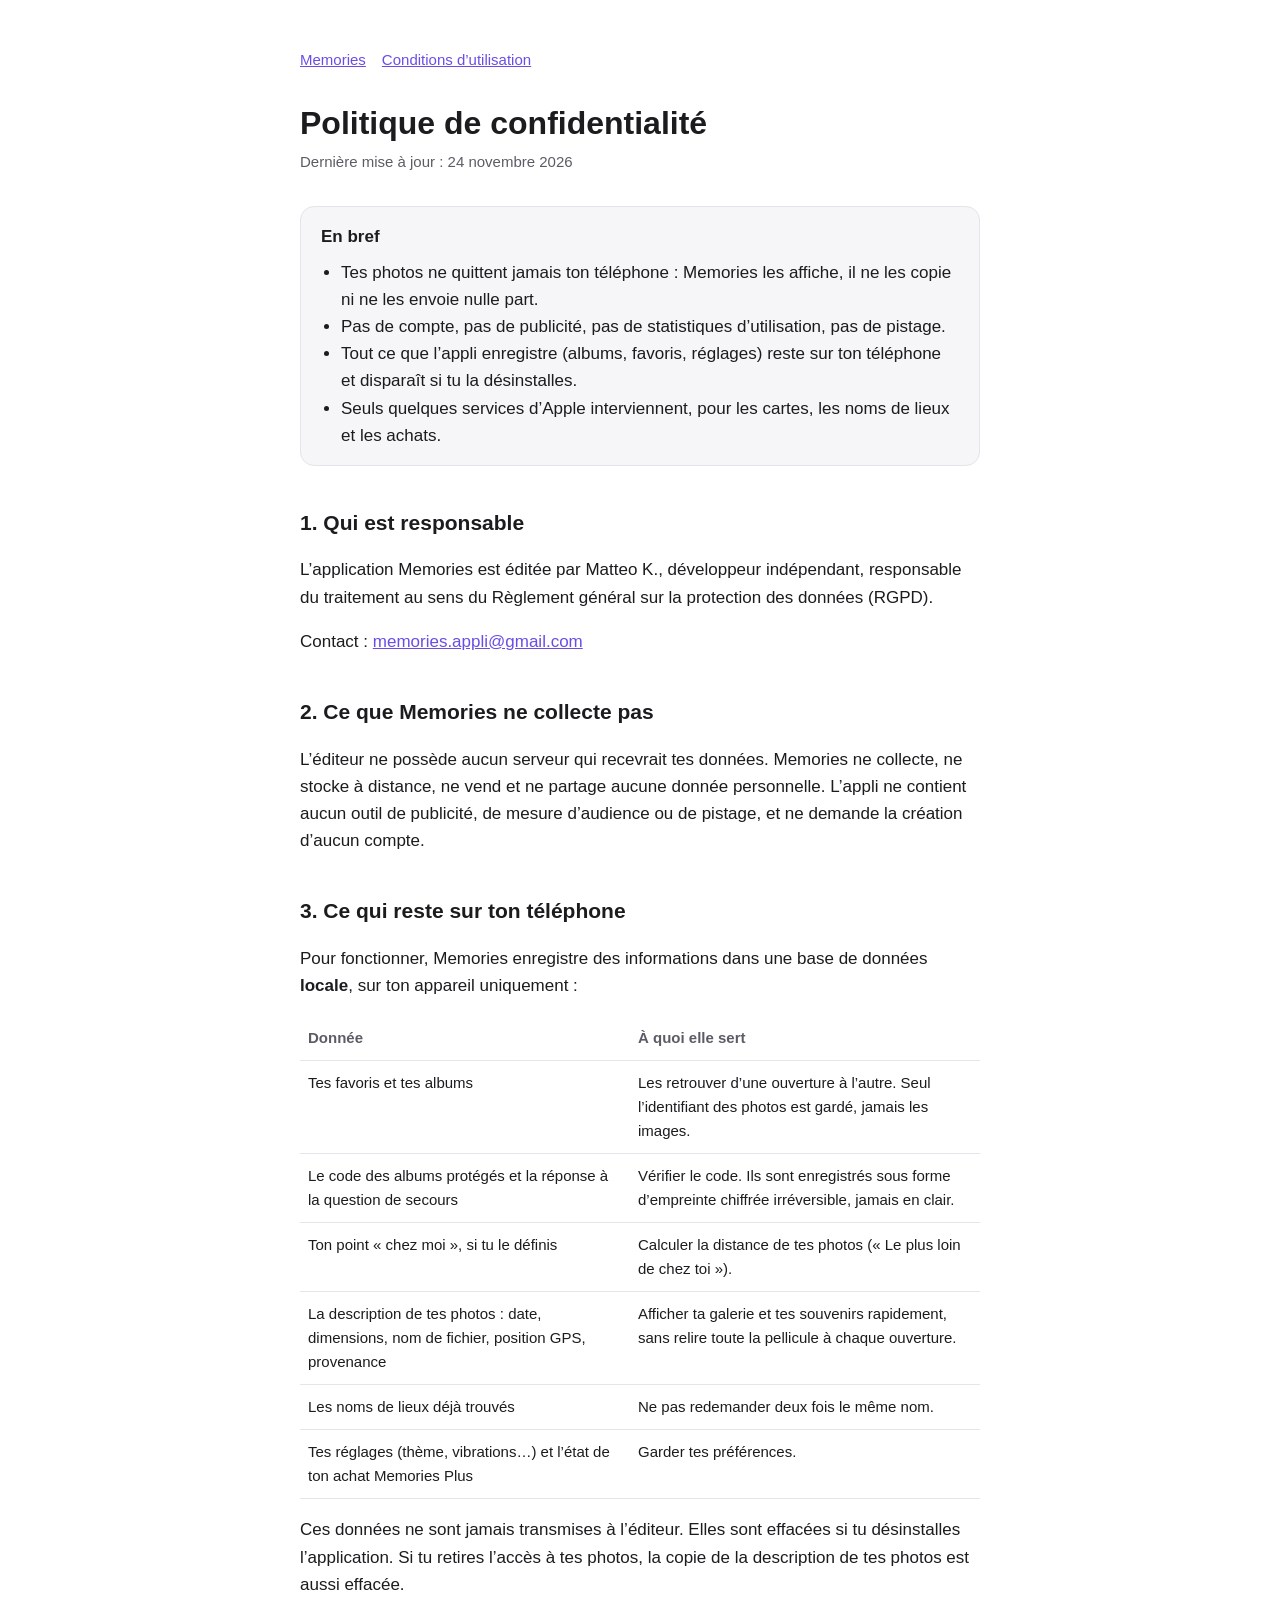
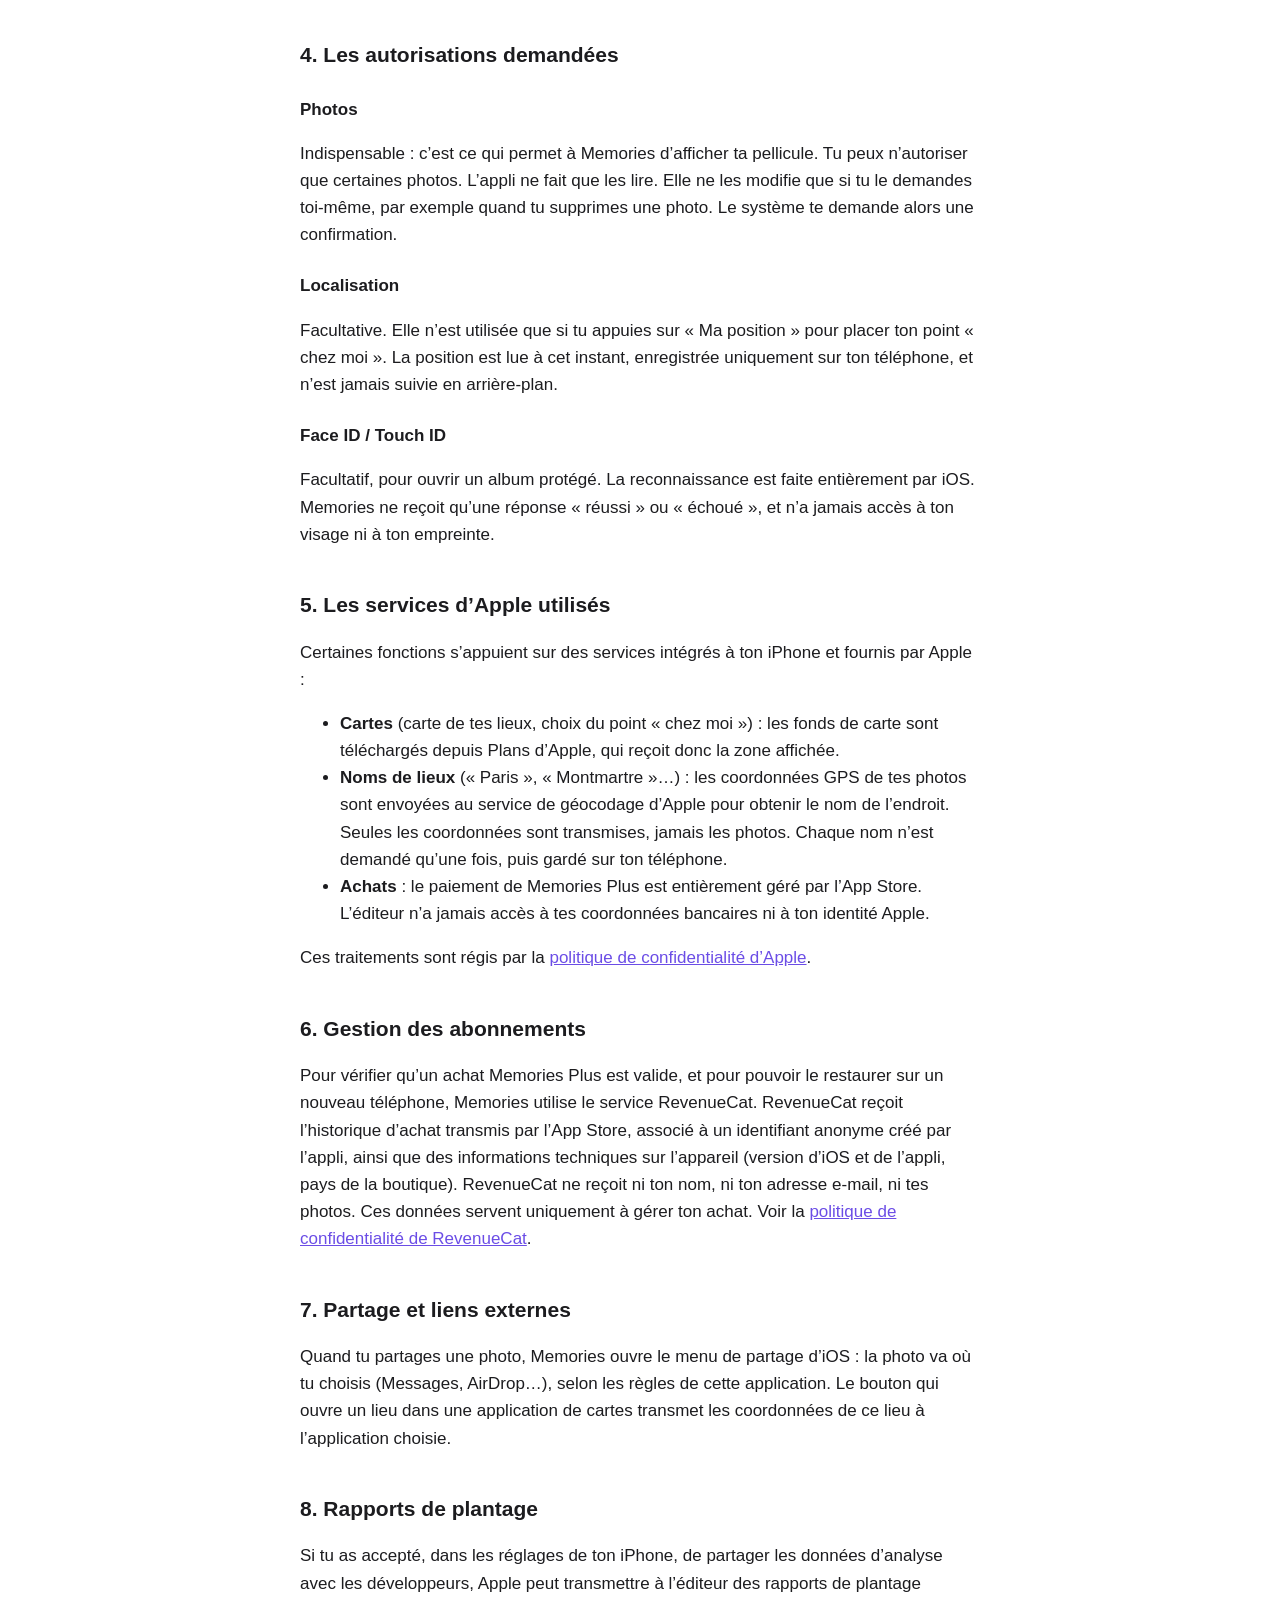
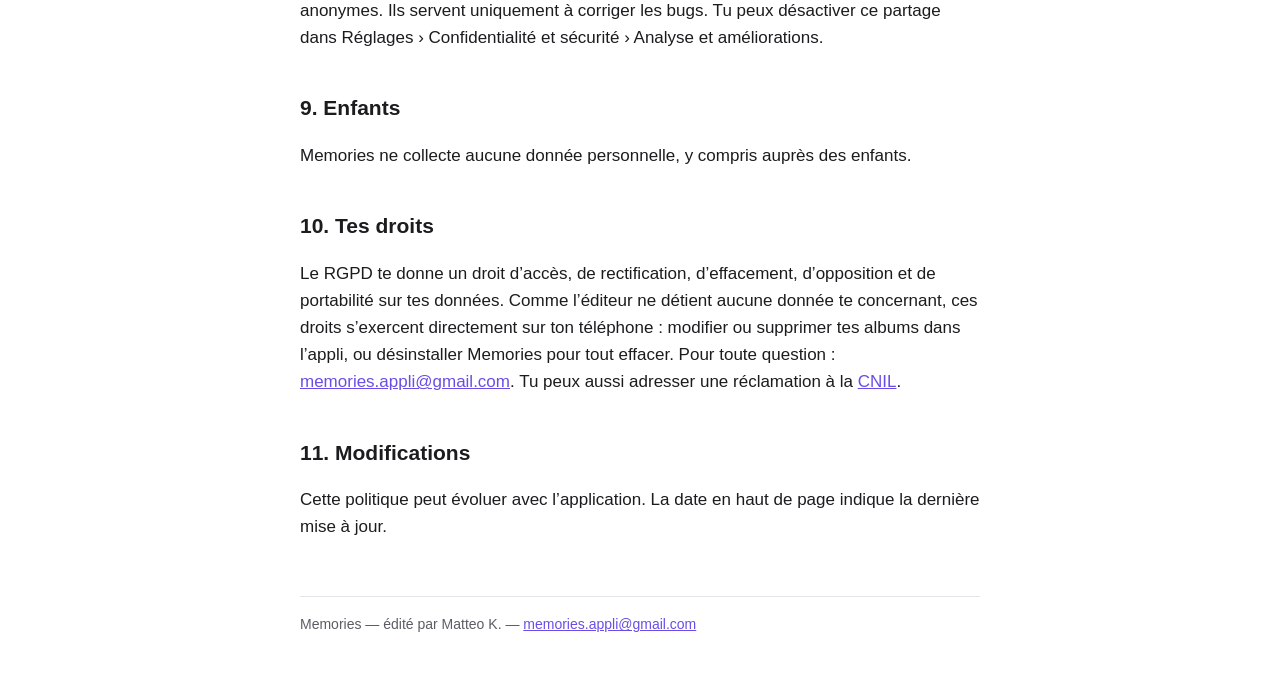
==== confidentialite.html @ fd89fb9f "Pages légales de Memories : confidentialité et conditions d'utilisation" ====
<!DOCTYPE html>
<html lang="fr">
<head>
  <meta charset="utf-8">
  <meta name="viewport" content="width=device-width, initial-scale=1">
  <title>Politique de confidentialité — Memories</title>
  <link rel="stylesheet" href="style.css">
</head>
<body>
<main>
  <nav><a href="index.html">Memories</a><a href="conditions.html">Conditions d’utilisation</a></nav>

  <h1>Politique de confidentialité</h1>
  <p class="meta">Dernière mise à jour : 24 novembre 2026</p>

  <div class="summary">
    <p><strong>En bref</strong></p>
    <ul>
      <li>Tes photos ne quittent jamais ton téléphone : Memories les affiche, il ne les copie ni ne les envoie nulle part.</li>
      <li>Pas de compte, pas de publicité, pas de statistiques d’utilisation, pas de pistage.</li>
      <li>Tout ce que l’appli enregistre (albums, favoris, réglages) reste sur ton téléphone et disparaît si tu la désinstalles.</li>
      <li>Seuls quelques services d’Apple interviennent, pour les cartes, les noms de lieux et les achats.</li>
    </ul>
  </div>

  <h2>1. Qui est responsable</h2>
  <p>L’application Memories est éditée par Matteo K., développeur indépendant, responsable du traitement au sens du Règlement général sur la protection des données (RGPD).</p>
  <p>Contact : <a href="mailto:memories.appli@gmail.com">memories.appli@gmail.com</a></p>

  <h2>2. Ce que Memories ne collecte pas</h2>
  <p>L’éditeur ne possède aucun serveur qui recevrait tes données. Memories ne collecte, ne stocke à distance, ne vend et ne partage aucune donnée personnelle. L’appli ne contient aucun outil de publicité, de mesure d’audience ou de pistage, et ne demande la création d’aucun compte.</p>

  <h2>3. Ce qui reste sur ton téléphone</h2>
  <p>Pour fonctionner, Memories enregistre des informations dans une base de données <strong>locale</strong>, sur ton appareil uniquement :</p>
  <table>
    <tr><th>Donnée</th><th>À quoi elle sert</th></tr>
    <tr><td>Tes favoris et tes albums</td><td>Les retrouver d’une ouverture à l’autre. Seul l’identifiant des photos est gardé, jamais les images.</td></tr>
    <tr><td>Le code des albums protégés et la réponse à la question de secours</td><td>Vérifier le code. Ils sont enregistrés sous forme d’empreinte chiffrée irréversible, jamais en clair.</td></tr>
    <tr><td>Ton point « chez moi », si tu le définis</td><td>Calculer la distance de tes photos (« Le plus loin de chez toi »).</td></tr>
    <tr><td>La description de tes photos : date, dimensions, nom de fichier, position GPS, provenance</td><td>Afficher ta galerie et tes souvenirs rapidement, sans relire toute la pellicule à chaque ouverture.</td></tr>
    <tr><td>Les noms de lieux déjà trouvés</td><td>Ne pas redemander deux fois le même nom.</td></tr>
    <tr><td>Tes réglages (thème, vibrations…) et l’état de ton achat Memories Plus</td><td>Garder tes préférences.</td></tr>
  </table>
  <p>Ces données ne sont jamais transmises à l’éditeur. Elles sont effacées si tu désinstalles l’application. Si tu retires l’accès à tes photos, la copie de la description de tes photos est aussi effacée.</p>

  <h2>4. Les autorisations demandées</h2>
  <h3>Photos</h3>
  <p>Indispensable : c’est ce qui permet à Memories d’afficher ta pellicule. Tu peux n’autoriser que certaines photos. L’appli ne fait que les lire. Elle ne les modifie que si tu le demandes toi-même, par exemple quand tu supprimes une photo. Le système te demande alors une confirmation.</p>
  <h3>Localisation</h3>
  <p>Facultative. Elle n’est utilisée que si tu appuies sur « Ma position » pour placer ton point « chez moi ». La position est lue à cet instant, enregistrée uniquement sur ton téléphone, et n’est jamais suivie en arrière-plan.</p>
  <h3>Face ID / Touch ID</h3>
  <p>Facultatif, pour ouvrir un album protégé. La reconnaissance est faite entièrement par iOS. Memories ne reçoit qu’une réponse « réussi » ou « échoué », et n’a jamais accès à ton visage ni à ton empreinte.</p>

  <h2>5. Les services d’Apple utilisés</h2>
  <p>Certaines fonctions s’appuient sur des services intégrés à ton iPhone et fournis par Apple :</p>
  <ul>
    <li><strong>Cartes</strong> (carte de tes lieux, choix du point « chez moi ») : les fonds de carte sont téléchargés depuis Plans d’Apple, qui reçoit donc la zone affichée.</li>
    <li><strong>Noms de lieux</strong> (« Paris », « Montmartre »…) : les coordonnées GPS de tes photos sont envoyées au service de géocodage d’Apple pour obtenir le nom de l’endroit. Seules les coordonnées sont transmises, jamais les photos. Chaque nom n’est demandé qu’une fois, puis gardé sur ton téléphone.</li>
    <li><strong>Achats</strong> : le paiement de Memories Plus est entièrement géré par l’App Store. L’éditeur n’a jamais accès à tes coordonnées bancaires ni à ton identité Apple.</li>
  </ul>
  <p>Ces traitements sont régis par la <a href="https://www.apple.com/fr/legal/privacy/">politique de confidentialité d’Apple</a>.</p>

  <h2>6. Gestion des abonnements</h2>
  <p>Pour vérifier qu’un achat Memories Plus est valide, et pour pouvoir le restaurer sur un nouveau téléphone, Memories utilise le service RevenueCat. RevenueCat reçoit l’historique d’achat transmis par l’App Store, associé à un identifiant anonyme créé par l’appli, ainsi que des informations techniques sur l’appareil (version d’iOS et de l’appli, pays de la boutique). RevenueCat ne reçoit ni ton nom, ni ton adresse e-mail, ni tes photos. Ces données servent uniquement à gérer ton achat. Voir la <a href="https://www.revenuecat.com/privacy">politique de confidentialité de RevenueCat</a>.</p>

  <h2>7. Partage et liens externes</h2>
  <p>Quand tu partages une photo, Memories ouvre le menu de partage d’iOS : la photo va où tu choisis (Messages, AirDrop…), selon les règles de cette application. Le bouton qui ouvre un lieu dans une application de cartes transmet les coordonnées de ce lieu à l’application choisie.</p>

  <h2>8. Rapports de plantage</h2>
  <p>Si tu as accepté, dans les réglages de ton iPhone, de partager les données d’analyse avec les développeurs, Apple peut transmettre à l’éditeur des rapports de plantage anonymes. Ils servent uniquement à corriger les bugs. Tu peux désactiver ce partage dans Réglages › Confidentialité et sécurité › Analyse et améliorations.</p>

  <h2>9. Enfants</h2>
  <p>Memories ne collecte aucune donnée personnelle, y compris auprès des enfants.</p>

  <h2>10. Tes droits</h2>
  <p>Le RGPD te donne un droit d’accès, de rectification, d’effacement, d’opposition et de portabilité sur tes données. Comme l’éditeur ne détient aucune donnée te concernant, ces droits s’exercent directement sur ton téléphone : modifier ou supprimer tes albums dans l’appli, ou désinstaller Memories pour tout effacer. Pour toute question : <a href="mailto:memories.appli@gmail.com">memories.appli@gmail.com</a>. Tu peux aussi adresser une réclamation à la <a href="https://www.cnil.fr/fr/plaintes">CNIL</a>.</p>

  <h2>11. Modifications</h2>
  <p>Cette politique peut évoluer avec l’application. La date en haut de page indique la dernière mise à jour.</p>

  <footer>Memories — édité par Matteo K. — <a href="mailto:memories.appli@gmail.com">memories.appli@gmail.com</a></footer>
</main>
</body>
</html>
---- style.css ----
:root {
  --bg: #ffffff;
  --text: #1c1c1f;
  --muted: #5c5c66;
  --accent: #6b4de6;
  --border: #e4e4ea;
  --card: #f6f6f9;
}
@media (prefers-color-scheme: dark) {
  :root {
    --bg: #0b0b0f;
    --text: #ececf1;
    --muted: #a3a3ad;
    --accent: #a995ff;
    --border: #26262e;
    --card: #15151b;
  }
}
* { box-sizing: border-box; }
body {
  margin: 0;
  background: var(--bg);
  color: var(--text);
  font: 17px/1.6 -apple-system, BlinkMacSystemFont, "Segoe UI", Roboto, sans-serif;
  -webkit-text-size-adjust: 100%;
}
main { max-width: 720px; margin: 0 auto; padding: 48px 20px 64px; }
nav { font-size: 15px; margin-bottom: 32px; }
nav a { margin-right: 16px; }
a { color: var(--accent); }
h1 { font-size: 32px; line-height: 1.2; margin: 0 0 8px; }
h2 { font-size: 21px; margin: 40px 0 8px; }
h3 { font-size: 17px; margin: 24px 0 4px; }
.meta { color: var(--muted); font-size: 15px; margin: 0 0 32px; }
.summary {
  background: var(--card);
  border: 1px solid var(--border);
  border-radius: 14px;
  padding: 16px 20px;
}
.summary p { margin: 0 0 8px; }
.summary ul { margin: 0; padding-left: 20px; }
table { width: 100%; border-collapse: collapse; font-size: 15px; margin: 12px 0; }
th, td { text-align: left; vertical-align: top; padding: 10px 8px; border-bottom: 1px solid var(--border); }
th { color: var(--muted); font-weight: 600; }
footer { margin-top: 56px; padding-top: 16px; border-top: 1px solid var(--border); color: var(--muted); font-size: 14px; }
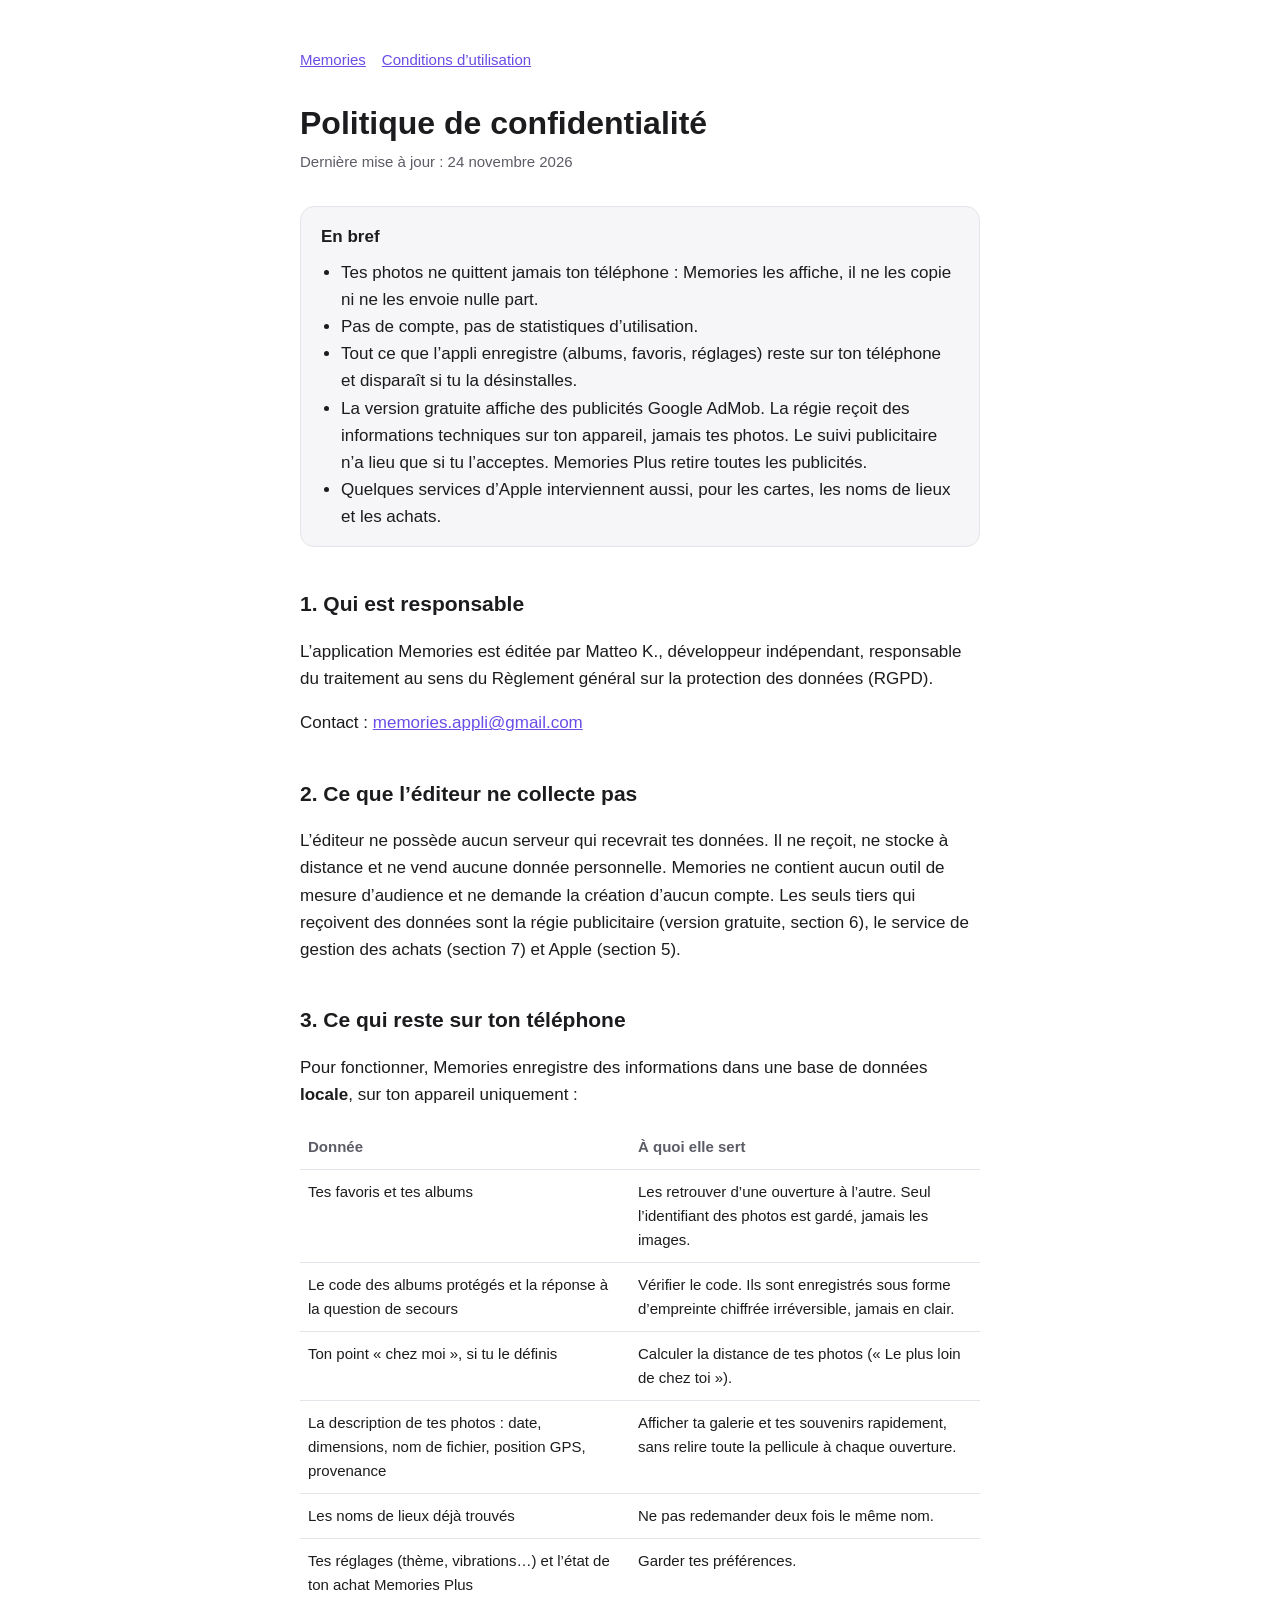
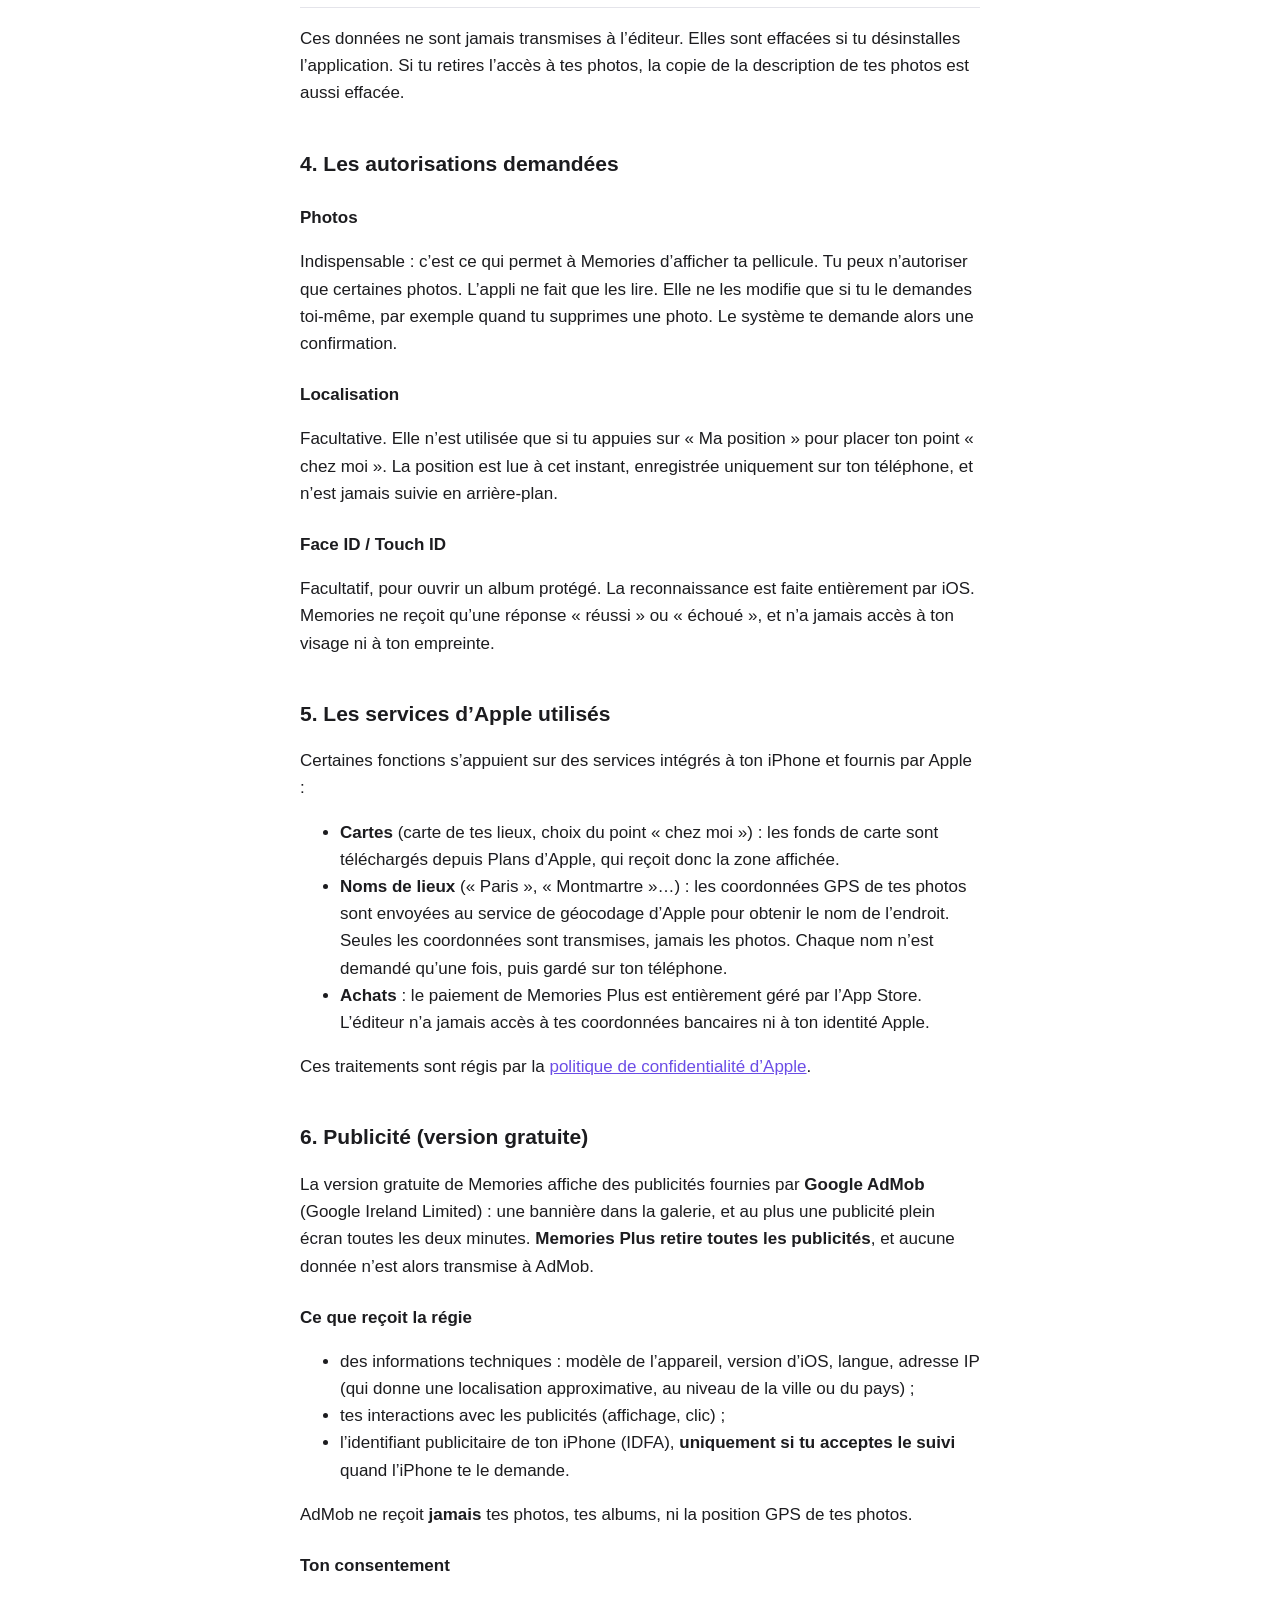
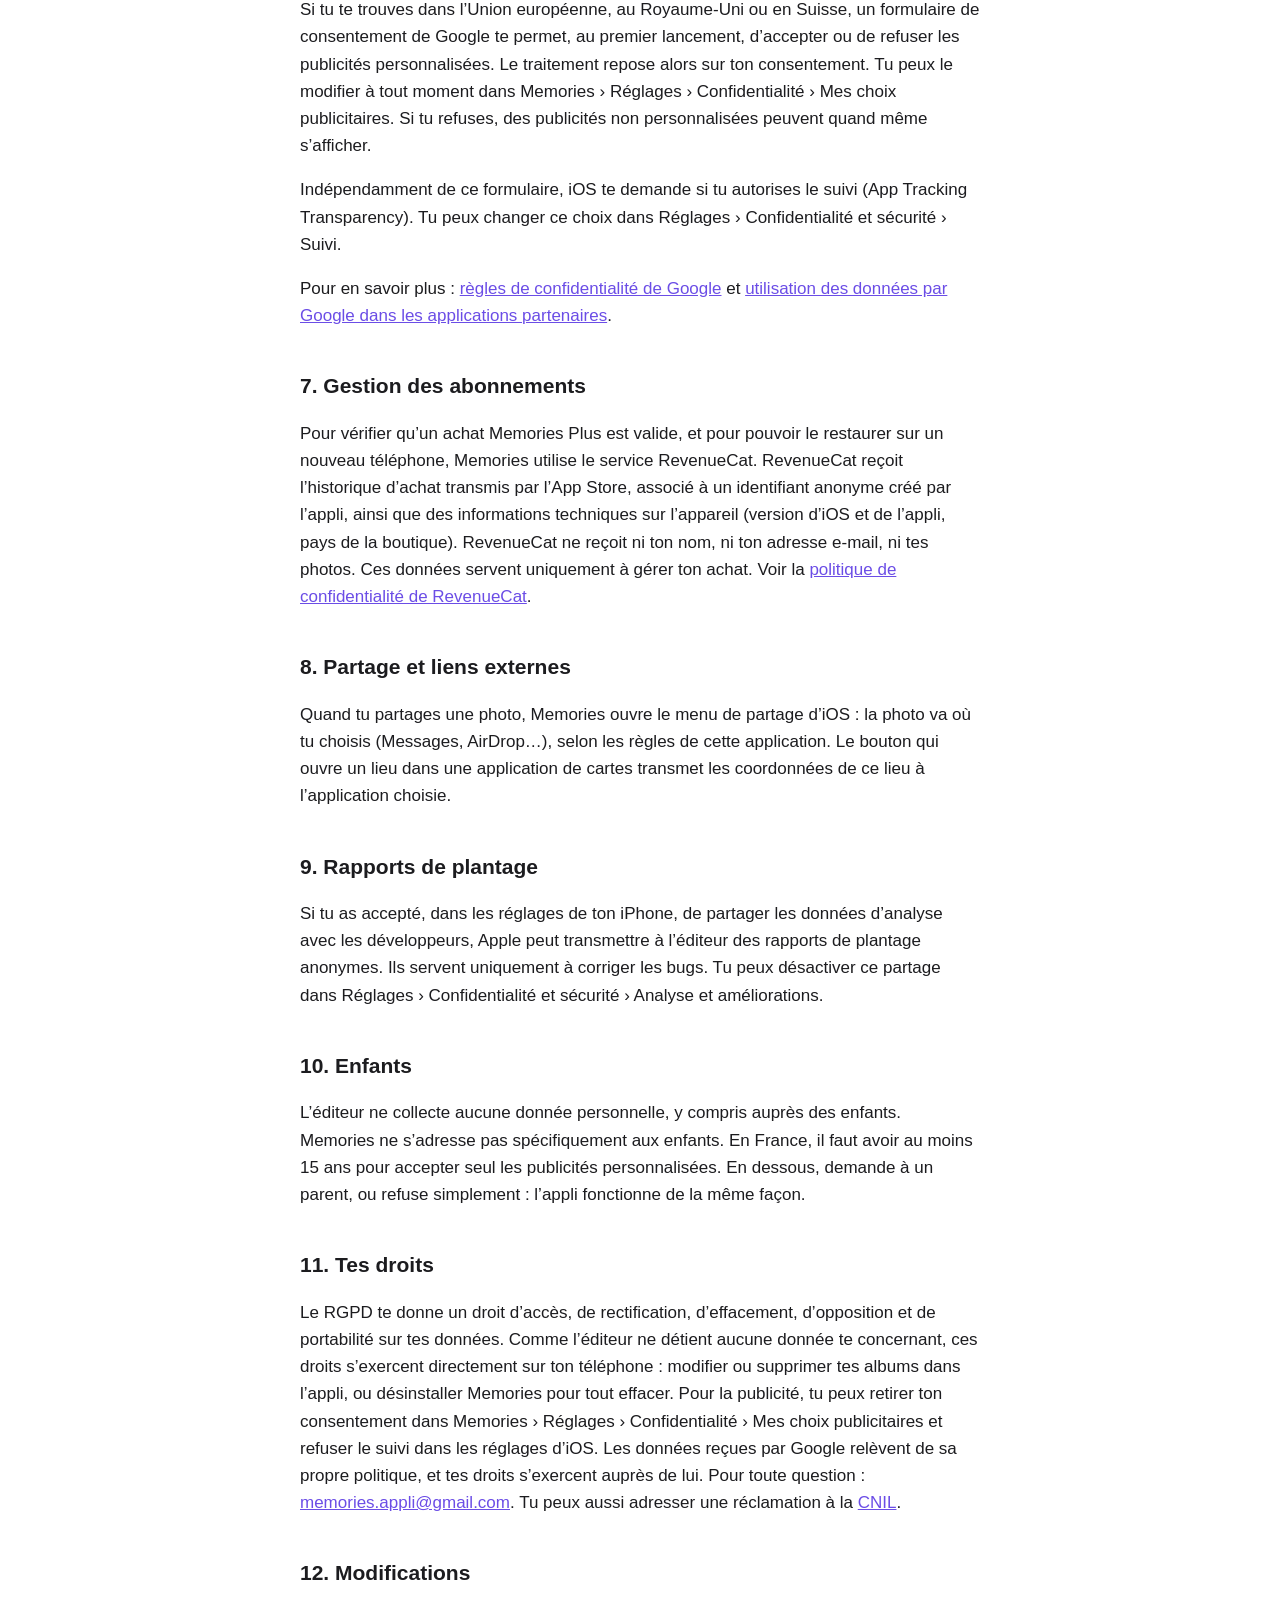
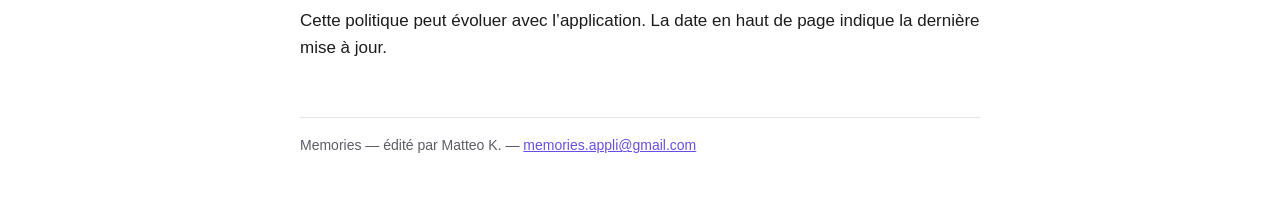
==== commit 60ce3919: "Ajout de la publicité (version gratuite) aux pages légales" ====
--- a/confidentialite.html
+++ b/confidentialite.html
@@ -17,9 +17,10 @@
     <p><strong>En bref</strong></p>
     <ul>
       <li>Tes photos ne quittent jamais ton téléphone : Memories les affiche, il ne les copie ni ne les envoie nulle part.</li>
-      <li>Pas de compte, pas de publicité, pas de statistiques d’utilisation, pas de pistage.</li>
+      <li>Pas de compte, pas de statistiques d’utilisation.</li>
       <li>Tout ce que l’appli enregistre (albums, favoris, réglages) reste sur ton téléphone et disparaît si tu la désinstalles.</li>
-      <li>Seuls quelques services d’Apple interviennent, pour les cartes, les noms de lieux et les achats.</li>
+      <li>La version gratuite affiche des publicités Google AdMob. La régie reçoit des informations techniques sur ton appareil, jamais tes photos. Le suivi publicitaire n’a lieu que si tu l’acceptes. Memories Plus retire toutes les publicités.</li>
+      <li>Quelques services d’Apple interviennent aussi, pour les cartes, les noms de lieux et les achats.</li>
     </ul>
   </div>
 
@@ -27,8 +28,8 @@
   <p>L’application Memories est éditée par Matteo K., développeur indépendant, responsable du traitement au sens du Règlement général sur la protection des données (RGPD).</p>
   <p>Contact : <a href="mailto:memories.appli@gmail.com">memories.appli@gmail.com</a></p>
 
-  <h2>2. Ce que Memories ne collecte pas</h2>
-  <p>L’éditeur ne possède aucun serveur qui recevrait tes données. Memories ne collecte, ne stocke à distance, ne vend et ne partage aucune donnée personnelle. L’appli ne contient aucun outil de publicité, de mesure d’audience ou de pistage, et ne demande la création d’aucun compte.</p>
+  <h2>2. Ce que l’éditeur ne collecte pas</h2>
+  <p>L’éditeur ne possède aucun serveur qui recevrait tes données. Il ne reçoit, ne stocke à distance et ne vend aucune donnée personnelle. Memories ne contient aucun outil de mesure d’audience et ne demande la création d’aucun compte. Les seuls tiers qui reçoivent des données sont la régie publicitaire (version gratuite, section 6), le service de gestion des achats (section 7) et Apple (section 5).</p>
 
   <h2>3. Ce qui reste sur ton téléphone</h2>
   <p>Pour fonctionner, Memories enregistre des informations dans une base de données <strong>locale</strong>, sur ton appareil uniquement :</p>
@@ -60,22 +61,36 @@
   </ul>
   <p>Ces traitements sont régis par la <a href="https://www.apple.com/fr/legal/privacy/">politique de confidentialité d’Apple</a>.</p>
 
-  <h2>6. Gestion des abonnements</h2>
+  <h2>6. Publicité (version gratuite)</h2>
+  <p>La version gratuite de Memories affiche des publicités fournies par <strong>Google AdMob</strong> (Google Ireland Limited) : une bannière dans la galerie, et au plus une publicité plein écran toutes les deux minutes. <strong>Memories Plus retire toutes les publicités</strong>, et aucune donnée n’est alors transmise à AdMob.</p>
+  <h3>Ce que reçoit la régie</h3>
+  <ul>
+    <li>des informations techniques : modèle de l’appareil, version d’iOS, langue, adresse IP (qui donne une localisation approximative, au niveau de la ville ou du pays) ;</li>
+    <li>tes interactions avec les publicités (affichage, clic) ;</li>
+    <li>l’identifiant publicitaire de ton iPhone (IDFA), <strong>uniquement si tu acceptes le suivi</strong> quand l’iPhone te le demande.</li>
+  </ul>
+  <p>AdMob ne reçoit <strong>jamais</strong> tes photos, tes albums, ni la position GPS de tes photos.</p>
+  <h3>Ton consentement</h3>
+  <p>Si tu te trouves dans l’Union européenne, au Royaume-Uni ou en Suisse, un formulaire de consentement de Google te permet, au premier lancement, d’accepter ou de refuser les publicités personnalisées. Le traitement repose alors sur ton consentement. Tu peux le modifier à tout moment dans Memories › Réglages › Confidentialité › Mes choix publicitaires. Si tu refuses, des publicités non personnalisées peuvent quand même s’afficher.</p>
+  <p>Indépendamment de ce formulaire, iOS te demande si tu autorises le suivi (App Tracking Transparency). Tu peux changer ce choix dans Réglages › Confidentialité et sécurité › Suivi.</p>
+  <p>Pour en savoir plus : <a href="https://policies.google.com/privacy">règles de confidentialité de Google</a> et <a href="https://policies.google.com/technologies/partner-sites">utilisation des données par Google dans les applications partenaires</a>.</p>
+
+  <h2>7. Gestion des abonnements</h2>
   <p>Pour vérifier qu’un achat Memories Plus est valide, et pour pouvoir le restaurer sur un nouveau téléphone, Memories utilise le service RevenueCat. RevenueCat reçoit l’historique d’achat transmis par l’App Store, associé à un identifiant anonyme créé par l’appli, ainsi que des informations techniques sur l’appareil (version d’iOS et de l’appli, pays de la boutique). RevenueCat ne reçoit ni ton nom, ni ton adresse e-mail, ni tes photos. Ces données servent uniquement à gérer ton achat. Voir la <a href="https://www.revenuecat.com/privacy">politique de confidentialité de RevenueCat</a>.</p>
 
-  <h2>7. Partage et liens externes</h2>
+  <h2>8. Partage et liens externes</h2>
   <p>Quand tu partages une photo, Memories ouvre le menu de partage d’iOS : la photo va où tu choisis (Messages, AirDrop…), selon les règles de cette application. Le bouton qui ouvre un lieu dans une application de cartes transmet les coordonnées de ce lieu à l’application choisie.</p>
 
-  <h2>8. Rapports de plantage</h2>
+  <h2>9. Rapports de plantage</h2>
   <p>Si tu as accepté, dans les réglages de ton iPhone, de partager les données d’analyse avec les développeurs, Apple peut transmettre à l’éditeur des rapports de plantage anonymes. Ils servent uniquement à corriger les bugs. Tu peux désactiver ce partage dans Réglages › Confidentialité et sécurité › Analyse et améliorations.</p>
 
-  <h2>9. Enfants</h2>
-  <p>Memories ne collecte aucune donnée personnelle, y compris auprès des enfants.</p>
+  <h2>10. Enfants</h2>
+  <p>L’éditeur ne collecte aucune donnée personnelle, y compris auprès des enfants. Memories ne s’adresse pas spécifiquement aux enfants. En France, il faut avoir au moins 15 ans pour accepter seul les publicités personnalisées. En dessous, demande à un parent, ou refuse simplement : l’appli fonctionne de la même façon.</p>
 
-  <h2>10. Tes droits</h2>
-  <p>Le RGPD te donne un droit d’accès, de rectification, d’effacement, d’opposition et de portabilité sur tes données. Comme l’éditeur ne détient aucune donnée te concernant, ces droits s’exercent directement sur ton téléphone : modifier ou supprimer tes albums dans l’appli, ou désinstaller Memories pour tout effacer. Pour toute question : <a href="mailto:memories.appli@gmail.com">memories.appli@gmail.com</a>. Tu peux aussi adresser une réclamation à la <a href="https://www.cnil.fr/fr/plaintes">CNIL</a>.</p>
+  <h2>11. Tes droits</h2>
+  <p>Le RGPD te donne un droit d’accès, de rectification, d’effacement, d’opposition et de portabilité sur tes données. Comme l’éditeur ne détient aucune donnée te concernant, ces droits s’exercent directement sur ton téléphone : modifier ou supprimer tes albums dans l’appli, ou désinstaller Memories pour tout effacer. Pour la publicité, tu peux retirer ton consentement dans Memories › Réglages › Confidentialité › Mes choix publicitaires et refuser le suivi dans les réglages d’iOS. Les données reçues par Google relèvent de sa propre politique, et tes droits s’exercent auprès de lui. Pour toute question : <a href="mailto:memories.appli@gmail.com">memories.appli@gmail.com</a>. Tu peux aussi adresser une réclamation à la <a href="https://www.cnil.fr/fr/plaintes">CNIL</a>.</p>
 
-  <h2>11. Modifications</h2>
+  <h2>12. Modifications</h2>
   <p>Cette politique peut évoluer avec l’application. La date en haut de page indique la dernière mise à jour.</p>
 
   <footer>Memories — édité par Matteo K. — <a href="mailto:memories.appli@gmail.com">memories.appli@gmail.com</a></footer>
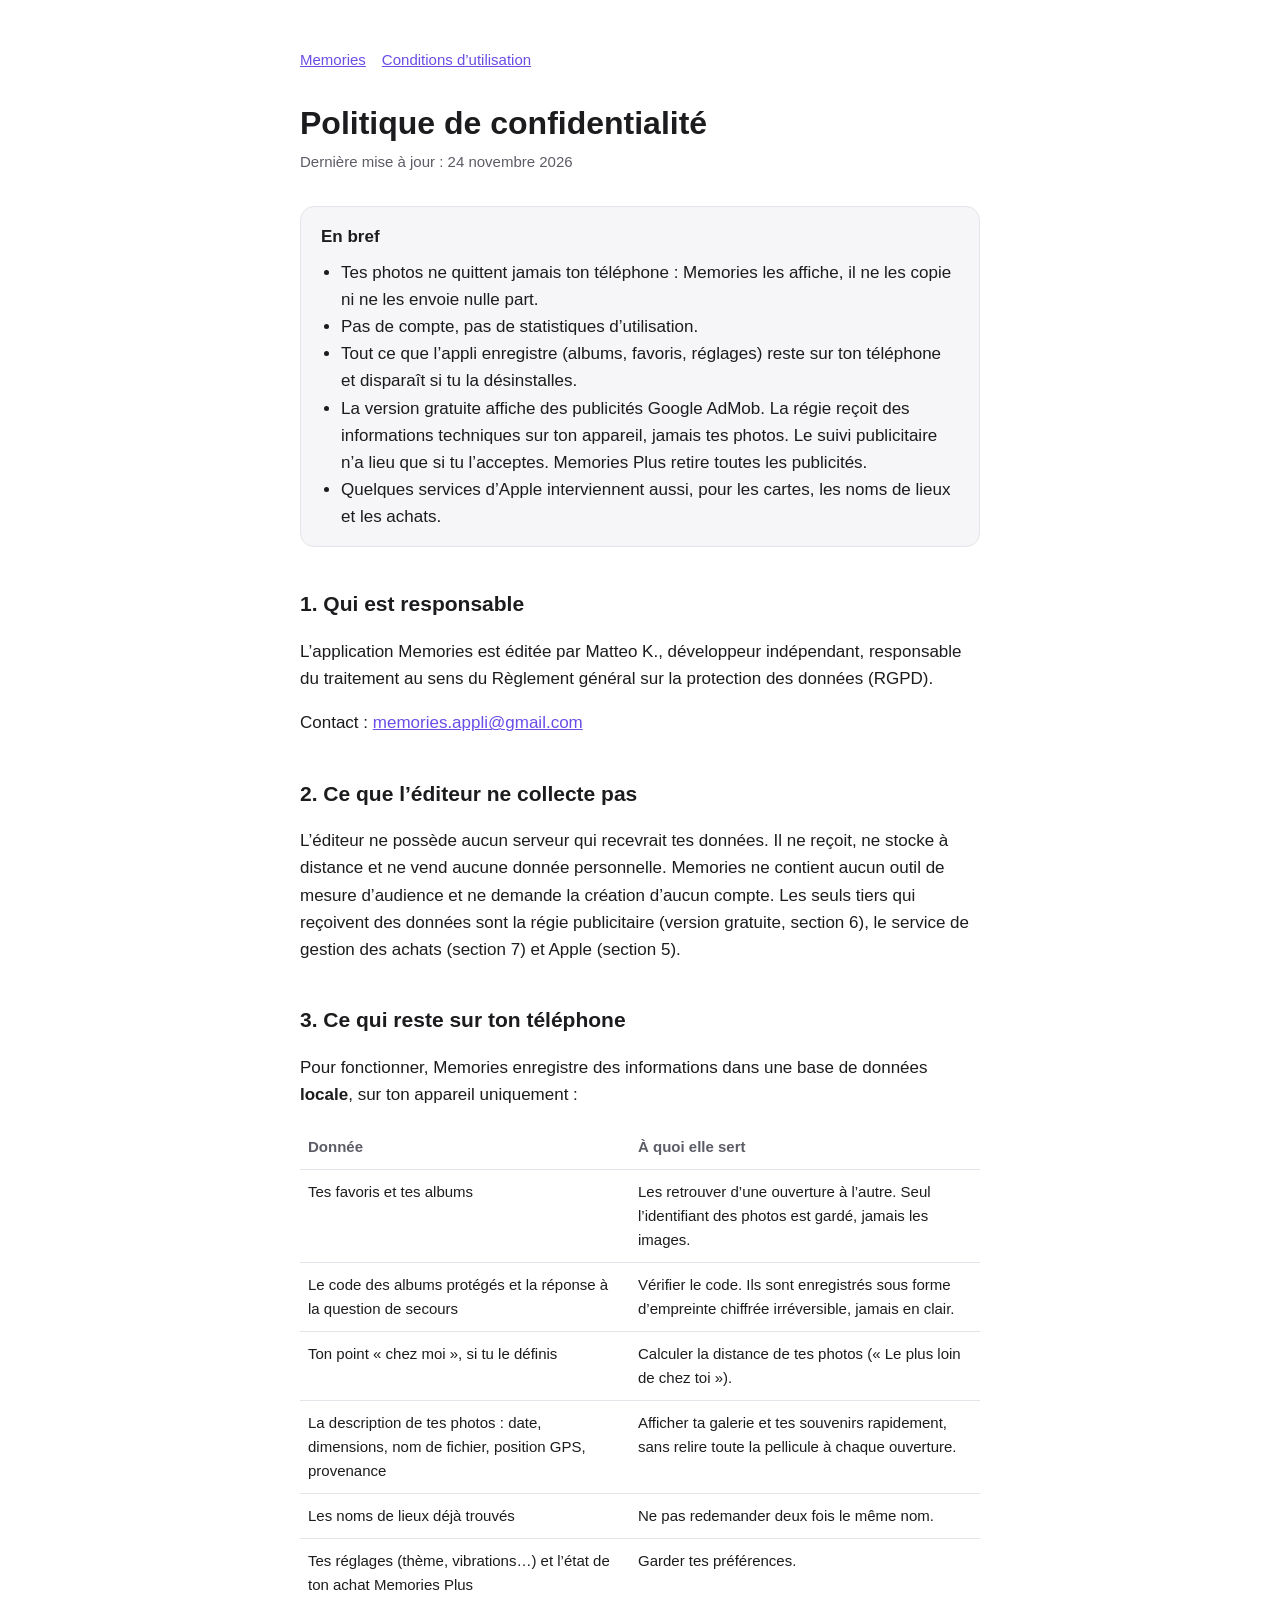
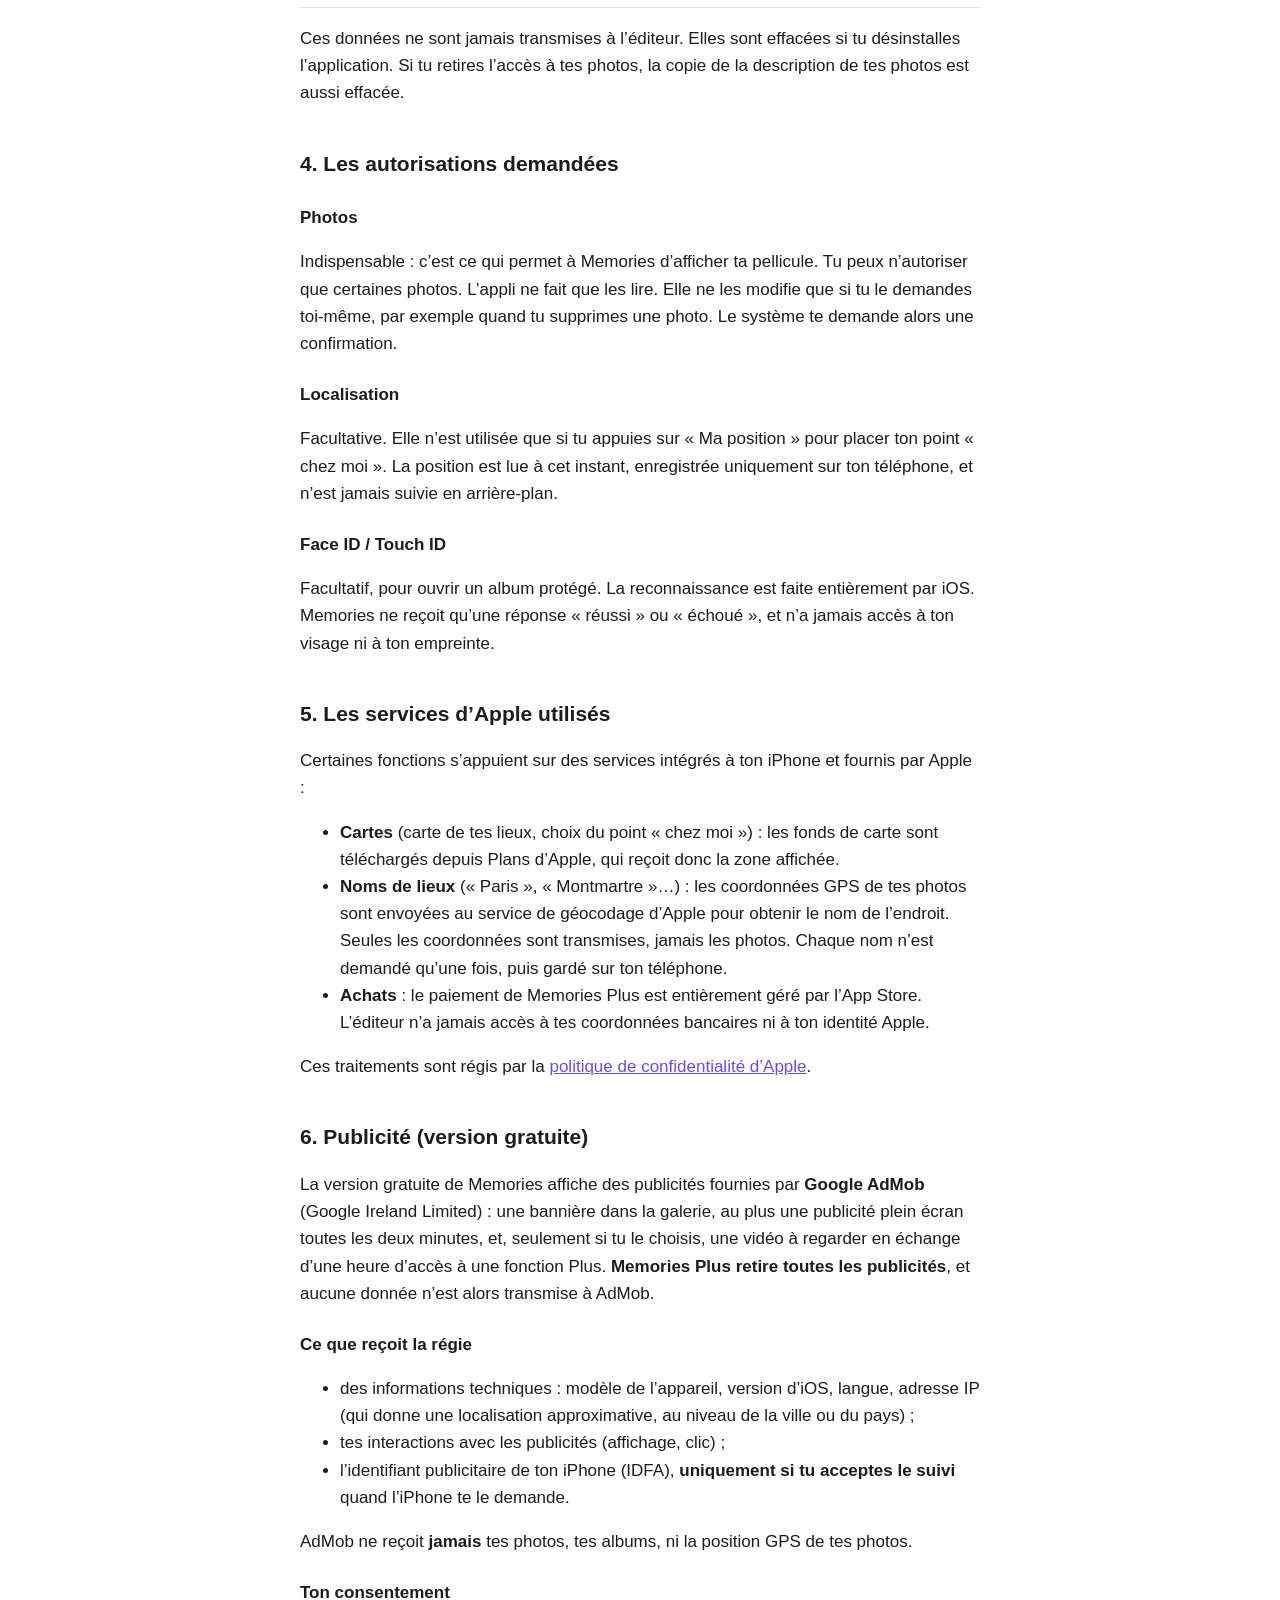
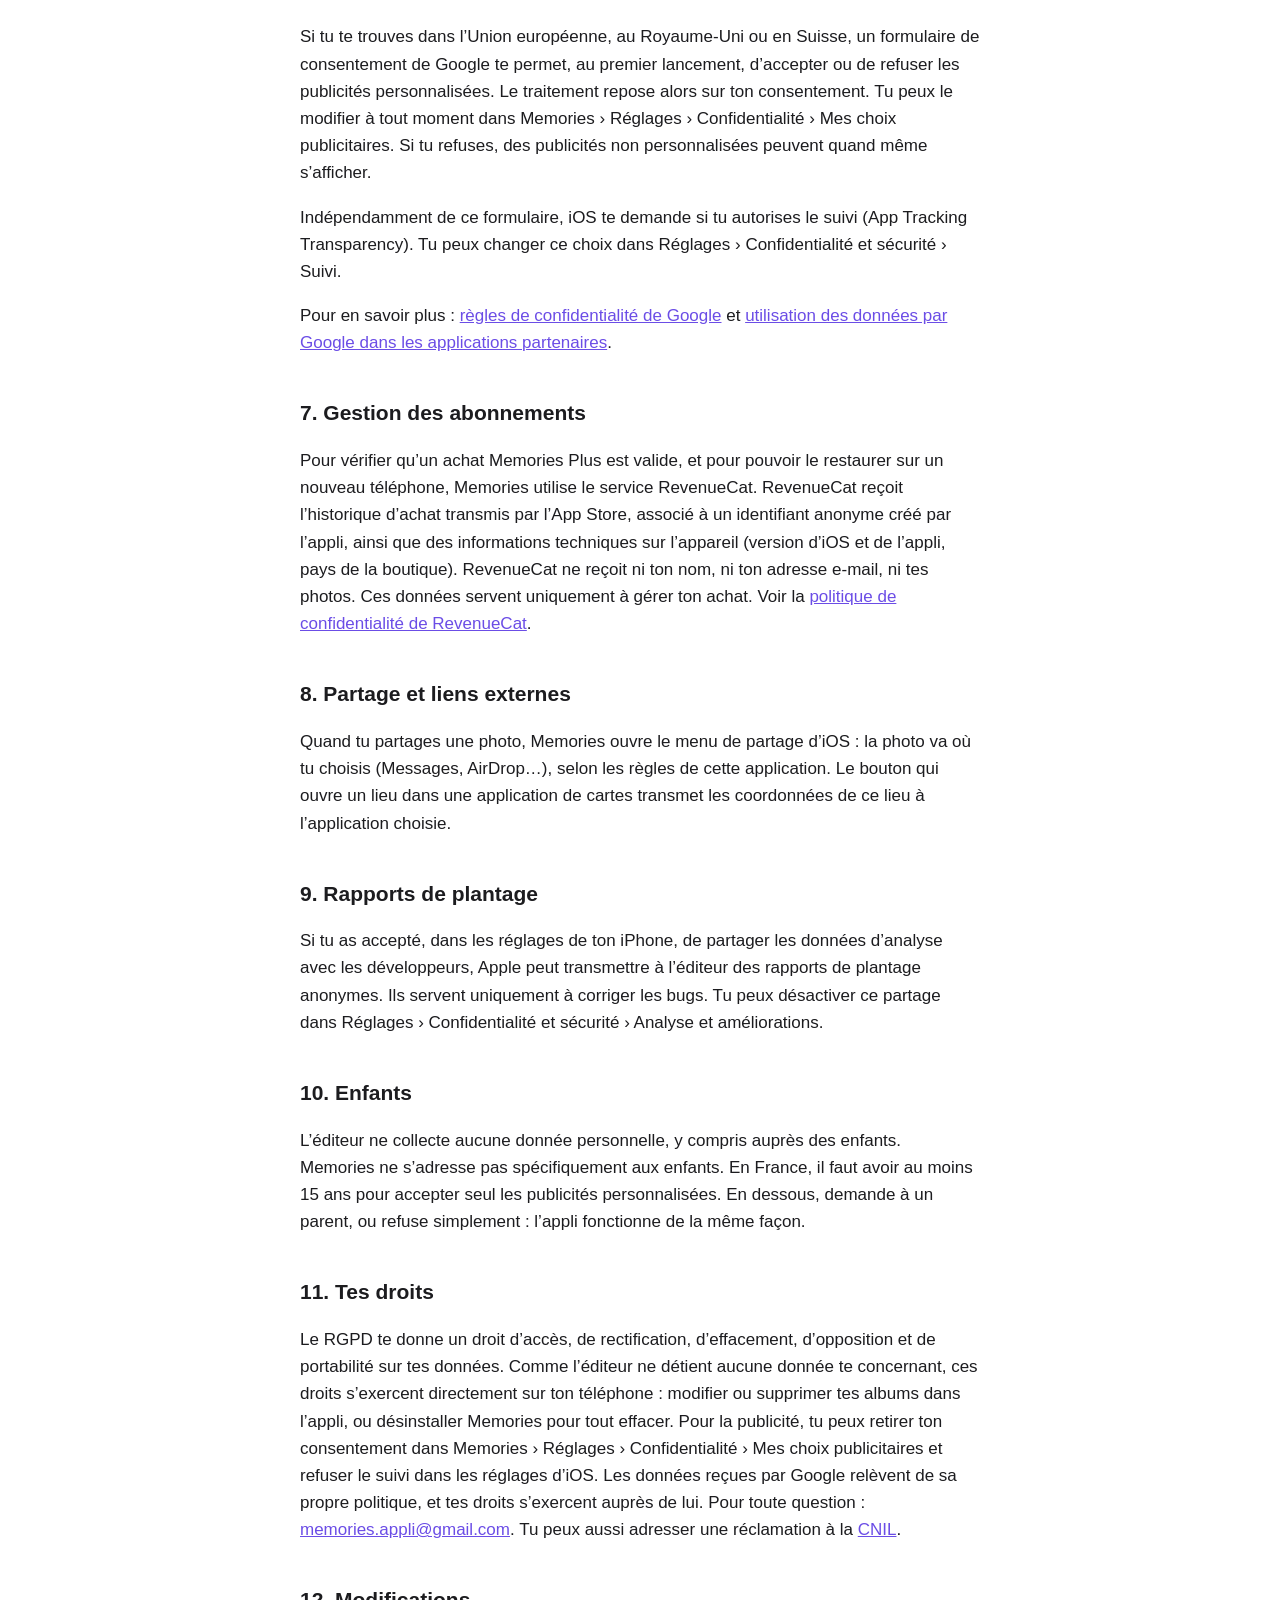
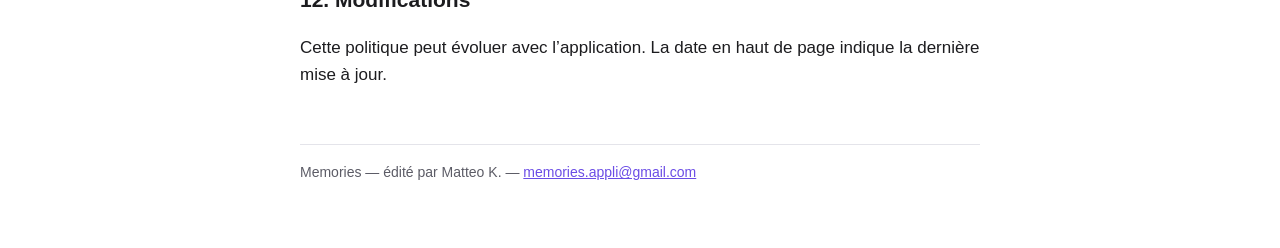
==== commit 3f285a62: "Pages légales : pubs récompensées (déblocage 1 h)" ====
--- a/confidentialite.html
+++ b/confidentialite.html
@@ -62,7 +62,7 @@
   <p>Ces traitements sont régis par la <a href="https://www.apple.com/fr/legal/privacy/">politique de confidentialité d’Apple</a>.</p>
 
   <h2>6. Publicité (version gratuite)</h2>
-  <p>La version gratuite de Memories affiche des publicités fournies par <strong>Google AdMob</strong> (Google Ireland Limited) : une bannière dans la galerie, et au plus une publicité plein écran toutes les deux minutes. <strong>Memories Plus retire toutes les publicités</strong>, et aucune donnée n’est alors transmise à AdMob.</p>
+  <p>La version gratuite de Memories affiche des publicités fournies par <strong>Google AdMob</strong> (Google Ireland Limited) : une bannière dans la galerie, au plus une publicité plein écran toutes les deux minutes, et, seulement si tu le choisis, une vidéo à regarder en échange d’une heure d’accès à une fonction Plus. <strong>Memories Plus retire toutes les publicités</strong>, et aucune donnée n’est alors transmise à AdMob.</p>
   <h3>Ce que reçoit la régie</h3>
   <ul>
     <li>des informations techniques : modèle de l’appareil, version d’iOS, langue, adresse IP (qui donne une localisation approximative, au niveau de la ville ou du pays) ;</li>
